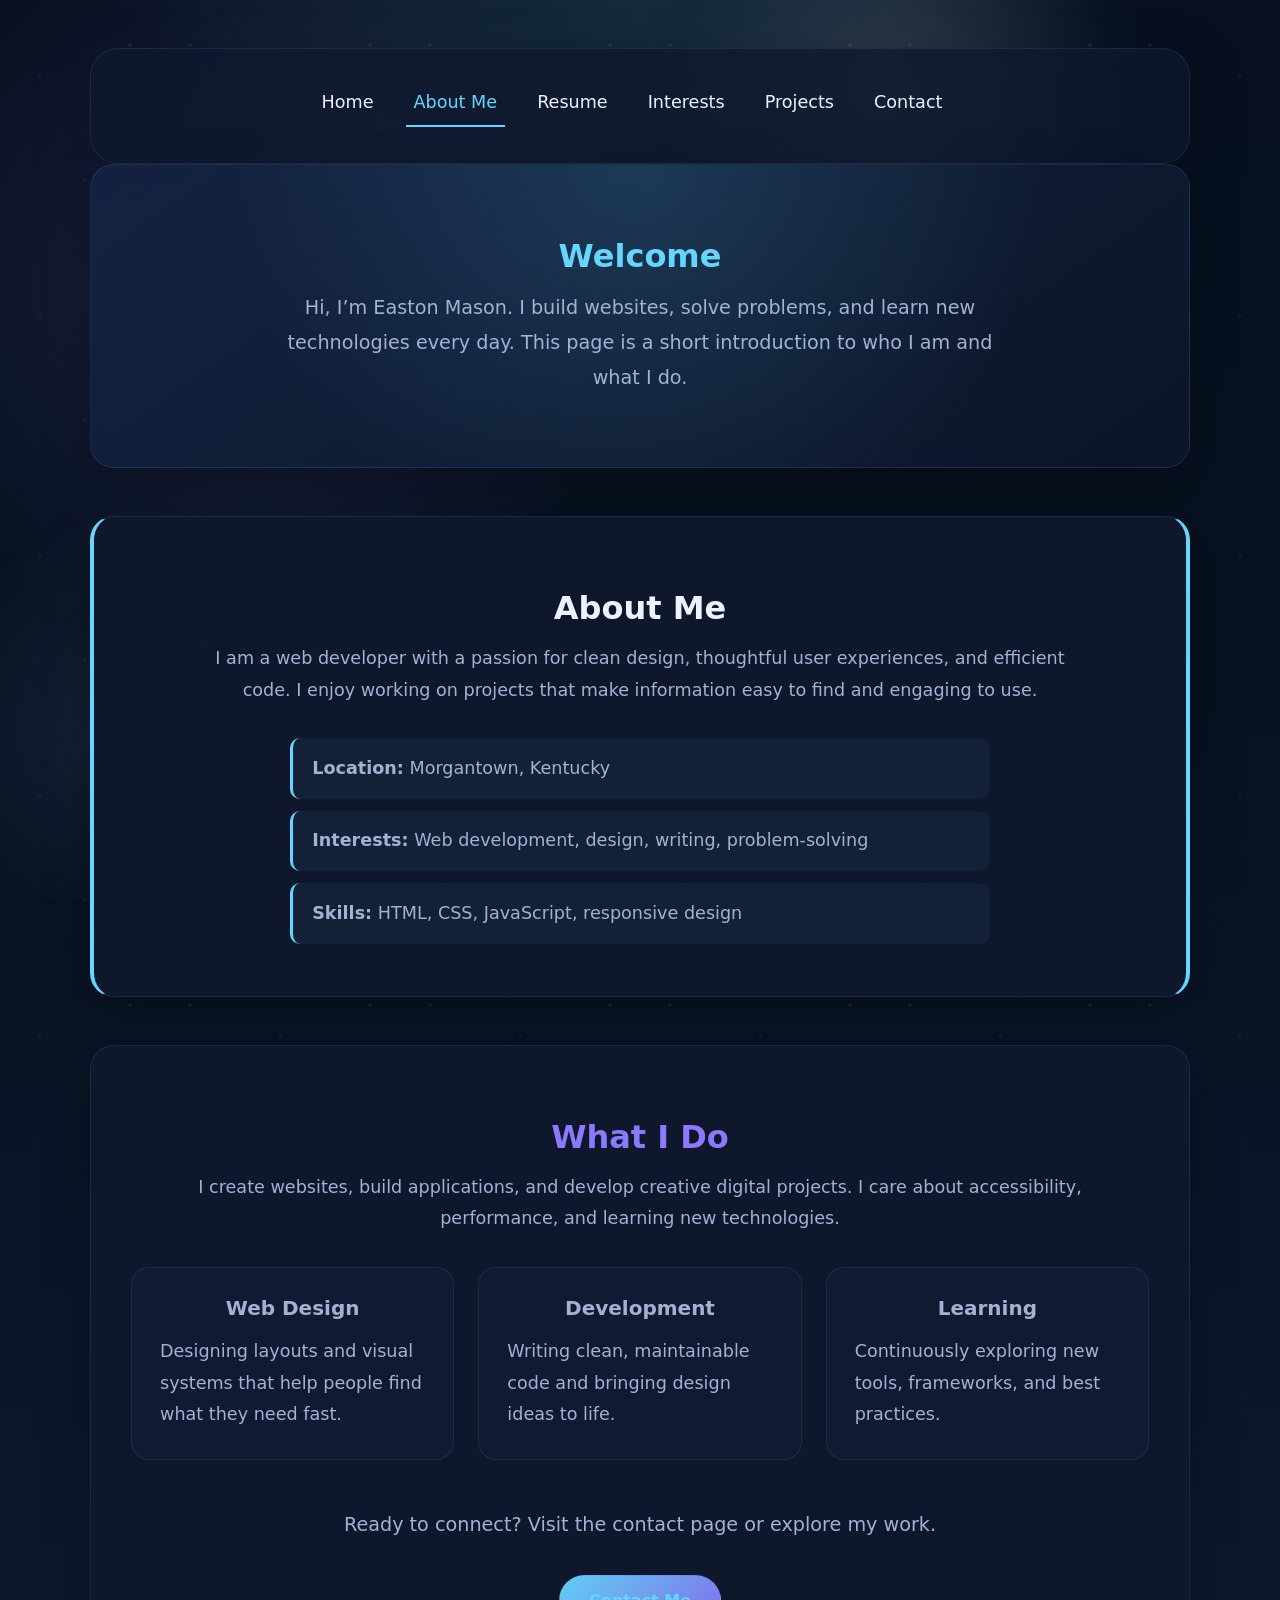
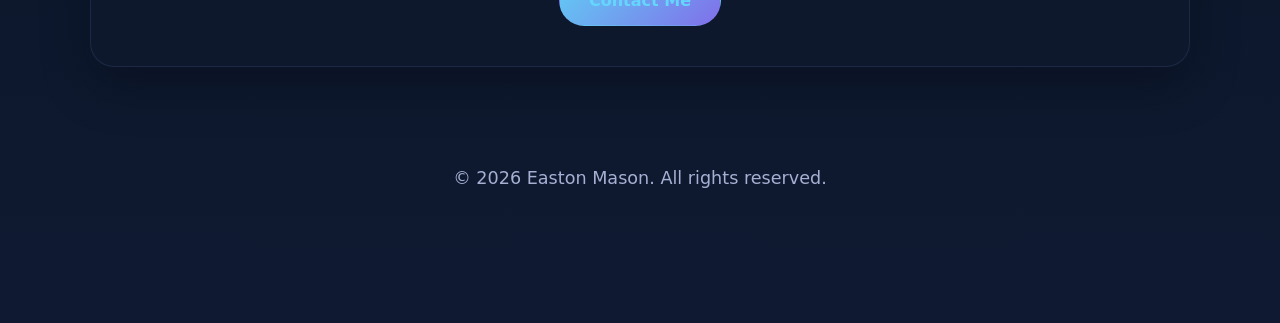
==== about.html @ 871c84c8 "Created basic Home/Index, About Me, and Resume Pages for my personal portfolio along with styling vi" ====
<!DOCTYPE html>
<html lang="en">
    <head>
        <meta charset="UTF-8">
        <meta name="viewport" content="width=device-width, initial-scale=1.0">
        <title>About Me | Easton Mason</title>
        <link rel="stylesheet" href="styles.css">
    </head>


    
    <body>
        <main>
            <header>
                <nav class="card container nav-container">
                    <ul class="nav-links">
                        <li><a href="index.html">Home</a></li>
                        <li><a href="about.html" class="active">About Me</a></li>
                        <li><a href="resume.html">Resume</a></li>
                        <li><a href="interests.html">Interests</a></li>
                        <li><a href="projects.html">Projects</a></li>
                        <li><a href="contact.html">Contact</a></li>
                    </ul>

                    <!-- Mobile Toggle Buttons -->
                    <div class="mobile-toggle">
                        <span class="bar"></span>
                        <span class="bar"></span>
                        <span class="bar"></span>
                    </div>
                </nav>
            </header>

            <section class="intro">
                <h2 class="section-title">Welcome</h2>
                <p>Hi, I’m Easton Mason. I build websites, solve problems, and learn new technologies every day. This page is a short introduction to who I am and what I do.</p>
            </section>
            
            <section class="profile">
                <h2 class="section-title">About Me</h2>
                <p>I am a web developer with a passion for clean design, thoughtful user experiences, and efficient code. I enjoy working on projects that make information easy to find and engaging to use.</p>
                <ul class="profile-list">
                    <li><strong>Location:</strong> Morgantown, Kentucky</li>
                    <li><strong>Interests:</strong> Web development, design, writing, problem-solving</li>
                    <li><strong>Skills:</strong> HTML, CSS, JavaScript, responsive design</li>
                </ul>
            </section>

            <section class="focus">
                <h2 class="section-title">What I Do</h2>
                <p>I create websites, build applications, and develop creative digital projects. I care about accessibility, performance, and learning new technologies.</p>
                <div class="feature-grid">
                    <article>
                        <h3 class="section-subtitle">Web Design</h3>
                        <p>Designing layouts and visual systems that help people find what they need fast.</p>
                    </article>

                    <article>
                        <h3 class="section-subtitle">Development</h3>
                        <p>Writing clean, maintainable code and bringing design ideas to life.</p>
                    </article>

                    <article>
                        <h3 class="section-subtitle">Learning</h3>
                        <p>Continuously exploring new tools, frameworks, and best practices.</p>
                    </article>
                </div>
                <div class="container">
                    <p class="section-subtitle">Ready to connect? Visit the contact page or explore my work.</p>
                    <a href="contact.html" class="button">Contact Me</a>
                </div>
            </section>
        <footer class="site-footer">
            <p>&copy; 2026 Easton Mason. All rights reserved.</p>
        </footer>
        </main>
    </body>
</html>
---- styles.css ----
/* Modern sleek starlight design */

/* CSS Variables */
:root {
  --bg-dark: #0b1220;
  --bg-mid: #121b34;
  --accent: #65d6ff;
  --accent-2: #8d79ff;
  --text-light: #edf2ff;
  --text-muted: #a5b0d2;
  --surface: rgba(20, 32, 58, 0.88);
}

/* Reset */
* {
  box-sizing: border-box;
  margin: 0;
  padding: 0;
}

html,
body {
  min-height: 100%;
  width: 100%;
  padding: 0%;
}

/* Base Layout */
body {
  font-family: Inter, system-ui, -apple-system, BlinkMacSystemFont, sans-serif;
  color: var(--text-light);
  background: radial-gradient(circle at top, rgba(101, 214, 255, 0.14), transparent 25%),
              radial-gradient(circle at 20% 15%, rgba(141, 121, 255, 0.16), transparent 20%),
              linear-gradient(180deg, #08101f 0%, #07111f 35%, #0f1a32 100%);
  overflow-x: hidden;
}

body::before,
body::after {
  opacity: 0.35;
  content: "";
  position: fixed;
  inset: 0;
  pointer-events: none;
}

body::before {
  background: url("data:image/svg+xml,%3Csvg xmlns='http://www.w3.org/2000/svg' width='160' height='160' viewBox='0 0 160 160'%3E%3Ccircle cx='20' cy='20' r='1.2' fill='%23ffffff' opacity='0.15'/%3E%3Ccircle cx='80' cy='40' r='1' fill='%23ffffff' opacity='0.12'/%3E%3Ccircle cx='140' cy='20' r='1.3' fill='%23ffffff' opacity='0.14'/%3E%3Ccircle cx='110' cy='110' r='1.1' fill='%23ffffff' opacity='0.1'/%3E%3Ccircle cx='30' cy='100' r='1.4' fill='%23ffffff' opacity='0.12'/%3E%3Ccircle cx='50' cy='70' r='0.8' fill='%23ffffff' opacity='0.08'/%3E%3C/svg%3E") repeat;
  opacity: 0.45;
  transform: scale(1.5);
}

body::after {
  background: radial-gradient(circle at 70% 10%, rgba(255, 255, 255, 0.18), transparent 18%),
              radial-gradient(circle at 10% 80%, rgba(133, 183, 255, 0.14), transparent 15%);
  opacity: 0.7;
  mix-blend-mode: screen;
}

main,
section {
  position: relative;
  z-index: 1;
}

/* Typography */
p {
  font-size: 1.1rem;
  color: var(--text-muted);
  line-height: 1.8;
  text-align: center;
  max-width: 80%;
  margin: 0 auto 2rem auto;
}

.name {
  font-size: 3rem;
  color: var(--text-light);
  margin-top: 2rem;
  margin-bottom: 1rem;
  text-align: center;
}

.section-title {
  font-size: 2rem;
  margin-top: 2rem;
  margin-bottom: 1rem;
  text-align: center;
}

.section-subtitle {
  font-size: 1.2rem;
  color: var(--text-light);
  margin-bottom: 2rem;
  text-align: center;
}

/* Components (container, card, buttons) */
.container {
  width: min(100%, calc(100% - 2rem));
  margin: 0 auto;
}

.card {
  background: rgba(15, 24, 45, 0.78);
  border: 1px solid rgba(132, 165, 255, 0.12);
  border-radius: 28px;
  padding: 2rem 2rem 2.5rem;
  box-shadow: 0 20px 60px rgba(4, 11, 22, 0.28);
}

.card:hover {
  border-color: rgba(101, 214, 255, 0.35);
  box-shadow: 0 28px 70px rgba(4, 11, 22, 0.35);
}

button,
a.button {
  display: flex;
  align-items: center;
  justify-content: center;
  padding: 0.95rem 1.8rem;
  border-radius: 999px;
  border: 1px solid transparent;
  background: linear-gradient(135deg, rgba(101,216,255,0.95), rgba(141,121,255,0.9));
  color: #06101c;
  font-weight: 600;
  text-decoration: none;
  transition: transform 0.25s ease, box-shadow 0.25s ease;
}

button:hover,
a.button:hover {
  transform: translateY(-2px);
  box-shadow: 0 18px 40px rgba(101, 214, 255, 0.22);
}

.parent-container {
  display: flex;
  justify-content: center;
  align-items: center;
  min-height: 100vh;
  padding: 2rem 2rem;
}

/* Navigation */
.nav-container {
  display: flex;
  backdrop-filter: blur(14px);
  justify-content: center;
  align-items: center;
  gap: 1rem;
  width: 100%;
}

.nav-links {
  display: flex;
  align-items: center;
  list-style: none;
  gap: 1.5rem;
  margin: 0;
  padding: 0;
  max-width: none;
  justify-content: center;
  width: 100%;
}

.nav-links li a {
  display: flex;
  line-height: 1.5;
  padding: 0.5rem 0.5rem;
  color: var(--text-light);
  text-decoration: none;
  font-weight: 500;
  transition: transform 0.35s ease, border-color 0.35s ease, box-shadow 0.35s ease, color 0.25s ease;
}

.nav-links li a:hover,
.nav-links li a:active {
  color: var(--accent);
}

/* Hero CTA Buttons */
.hero-buttons {
  display: flex;
  justify-content: center;
  align-items: center;
  flex-wrap: wrap;
  gap: 1rem;
  margin: 2rem 0;
}

.hero-buttons .button {
  min-width: 170px;
}

.hero-grid {
  display: grid;
  grid-template-columns: 1.4fr 1fr;
  gap: 3rem;
  align-items: center;
}

.hero-content {
  display: flex;
  flex-direction: column;
  justify-content: center;
}

.hero-avatar {
  display: flex;
  justify-content: center;
  align-items: center;
}

.hero-avatar img {
  width: min(100%, 340px);
  border-radius: 24px;
  border: 1px solid rgba(101, 214, 255, 0.25);
}

/* Shared Content Layout */

.content {
  display: flex;
  flex-direction: column;
  gap: 2rem;
}

.content-list-item {
  font-size: 1.1rem;
  color: var(--text-muted);
  line-height: 1.8;
}


a:link {
  color: var(--accent);
  text-decoration: none;
  transition: color 0.25s ease;
}

a:visited {
  color: var(--accent-2);
}

a:hover {
  color: var(--accent-2);
}

a:active {
  color: var(--accent);
}

/* Lists */
ul {
  list-style-type: disc;
  color: var(--text-muted);
  line-height: 1.8;
  text-align: left;
  max-width: 80%;
  margin: auto auto 2rem auto;
}

li {
  font-size: 1.1rem;
  color: var(--text-muted);
  line-height: 1.8;
  max-width: 80%;
}

/* Footer */
footer {
  padding: 3rem 0 2rem;
  color: var(--text-muted);
  text-align: center;
}

/* Responsive */
@media (max-width: 768px) {

  main {
    margin: 2rem auto;
  }

  main section {
    padding: 2rem 1.5rem;
  }

  .hero-grid {
    grid-template-columns: 1fr;
    text-align: center;
  }

  .hero-buttons {
    flex-direction: column;
  }

  .hero-buttons .button {
    width: 100%;
  }
}

/* ===========================
   Home Page
   =========================== */

.home-text {
  max-width: 900px;
  margin: 0 auto 2rem;
}

main > .section-title {
  margin-top: 3rem;
}

main > ul {
  max-width: 650px;
}

main > ul li {
  max-width: none;
}

.name {
  margin-top: 2rem;
}

/* ===========================
   About Page
   =========================== */

main {
  width: min(1100px, calc(100% - 2rem));
  margin: 3rem auto;
}

main section {
  background: rgba(15, 24, 45, 0.96);
  border: 1px solid rgba(132, 165, 255, 0.12);
  border-radius: 24px;
  padding: 2.5rem;
  margin-bottom: 3rem;
  box-shadow: 0 18px 50px rgba(0, 0, 0, 0.25);
}

main section p {
  max-width: 900px;
}

.profile-list {
  list-style: none;
  max-width: 700px;
  margin: 2rem auto 0;
  padding: 0;
}

.profile-list li {
  max-width: none;
  margin: 0.75rem 0;
  padding: 0.9rem 1.2rem;
  background: rgba(101, 214, 255, 0.05);
  border-left: 3px solid var(--accent);
  border-radius: 10px;
}

/* Intro Section */
.intro {
  text-align: center;
  background: linear-gradient(
    145deg,
    rgba(20, 35, 65, 0.96),
    rgba(12, 22, 42, 0.96)
  );
  position: relative;
  overflow: hidden;
}

.intro::before {
  content: "";
  position: absolute;
  inset: 0;
  background: radial-gradient(
    circle at top,
    rgba(101, 214, 255, 0.15),
    transparent 65%
  );
  pointer-events: none;
}

.intro .section-title {
  color: var(--accent);
}

.intro p {
  font-size: 1.2rem;
  max-width: 750px;
}

/* Profile Section */
.profile {
  border-left: 4px solid var(--accent);
  border-right: 4px solid var(--accent);
  transition: transform 0.3s ease,
              border-color 0.3s ease,
              box-shadow 0.3s ease;
}

.profile:hover {
  border-left-color: var(--accent-2);
  border-right-color: var(--accent-2);
  box-shadow: 0 22px 50px rgba(0, 0, 0, 0.3);
}

.profile .section-title {
  color: var(--text-light);
}

/* Focus Section */
.focus {
  text-align: center;
  position: relative;
}

.focus .section-title {
  color: var(--accent-2);
}

.focus .container {
  margin-top: 3rem;
}

.focus .button {
  width: fit-content;
  margin: 1.5rem auto 0;
}

.focus .section-subtitle {
  color: var(--text-muted);
}

.feature-grid {
  display: grid;
  grid-template-columns: repeat(auto-fit, minmax(240px, 1fr));
  gap: 1.5rem;
  margin-top: 2rem;
}

.feature-grid article {
  background: rgba(18, 27, 52, 0.98);
  border: 1px solid rgba(132, 165, 255, 0.12);
  border-radius: 18px;
  padding: 1.75rem;
  transition: transform 0.25s ease,
              border-color 0.25s ease,
              box-shadow 0.25s ease;
}

.feature-grid article:hover {
  transform: translateY(-6px);
  border-color: rgba(101, 214, 255, 0.35);
  box-shadow: 0 20px 40px rgba(0, 0, 0, 0.3);
}

.feature-grid p {
  max-width: 100%;
  margin-bottom: 0;
}

.feature-grid article h3 {
  color: var(--text-light);
  margin-bottom: 1rem;
  font-size: 1.25rem;
}

.feature-grid article p {
  text-align: left;
}

.feature-grid ul {
  max-width: 100%;
  margin: 1rem 0 0;
}

.feature-grid li {
  max-width: 100%;
}

.nav-links a.active {
  color: var(--accent);
  position: relative;
}

.nav-links a.active::after {
  content: "";
  position: absolute;
  left: 0;
  bottom: -4px;
  width: 100%;
  height: 2px;
  background: var(--accent);
}

.site-footer {
  padding: 3rem 1rem;
  text-align: center;
}

@media (max-width: 768px) {
  main {
    margin: 2rem auto;
  }

  main section {
    padding: 2rem 1.5rem;
  }
}

/* ===========================
   Resume Page
   =========================== */
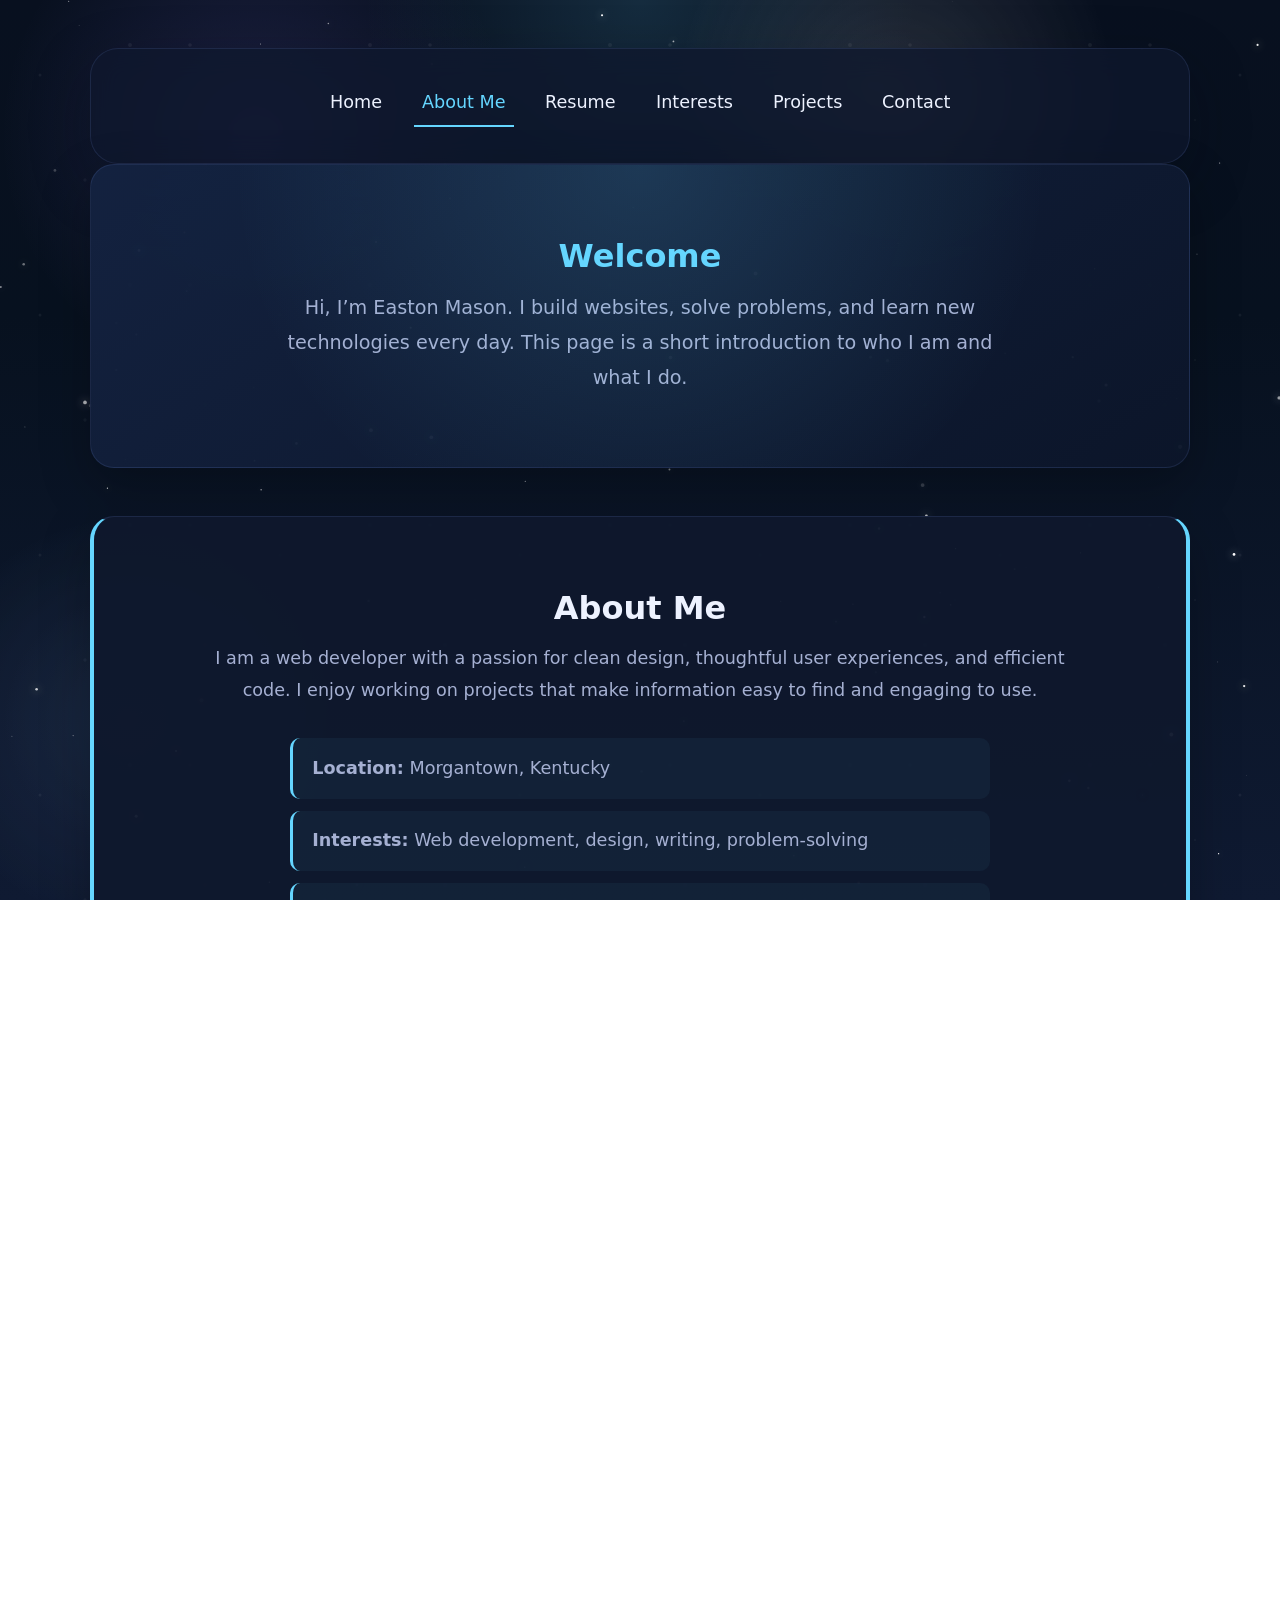
==== commit 7bdeb743: "added missing script.js to index, about, and added correct information to interests.html" ====
--- a/about.html
+++ b/about.html
@@ -8,7 +8,7 @@
     </head>
 
 
-    
+
     <body>
         <main>
             <header>
@@ -70,9 +70,10 @@
                     <a href="contact.html" class="button">Contact Me</a>
                 </div>
             </section>
-        <footer class="site-footer">
-            <p>&copy; 2026 Easton Mason. All rights reserved.</p>
-        </footer>
+            <footer class="site-footer">
+                <p>&copy; 2026 Easton Mason. All rights reserved.</p>
+            </footer>
+            <script src="script.js"></script>
         </main>
     </body>
 </html>
--- a/styles.css
+++ b/styles.css
@@ -21,8 +21,12 @@
 html,
 body {
   min-height: 100%;
+  height: 100%;
   width: 100%;
+  margin: 0%;
   padding: 0%;
+  overscroll-behavior: none;
+  overflow-x: hidden;
 }
 
 /* Base Layout */
@@ -143,6 +147,21 @@
   padding: 2rem 2rem;
 }
 
+.mobile-toggle {
+  display: none;
+  flex-direction: column;
+  gap: 5px;
+  cursor: pointer;
+}
+
+.mobile-toggle span {
+  display: block;
+  width: 26px;
+  height: 3px;
+  background: var(--text-light);
+  border-radius: 999px;
+}
+
 /* Navigation */
 .nav-container {
   display: flex;
@@ -298,6 +317,32 @@
 
   .hero-buttons .button {
     width: 100%;
+  }
+
+  .feature-grid {
+    grid-template-columns: 1fr;
+  }
+
+  .nav-container {
+    flex-direction: column;
+    align-items: stretch;
+  }
+
+  .mobile-toggle {
+    display: flex;
+    align-self: flex-end;
+    margin-bottom: 1rem;
+  }
+
+  .nav-links {
+    display: none;
+    flex-direction: column;
+    align-items: center;
+    gap: 1rem;
+  }
+
+  .nav-links.active {
+    display: flex;
   }
 }
 
@@ -506,17 +551,6 @@
   text-align: center;
 }
 
-@media (max-width: 768px) {
-  main {
-    margin: 2rem auto;
-  }
-
-  main section {
-    padding: 2rem 1.5rem;
-  }
-}
-
 /* ===========================
    Resume Page
    =========================== */
-
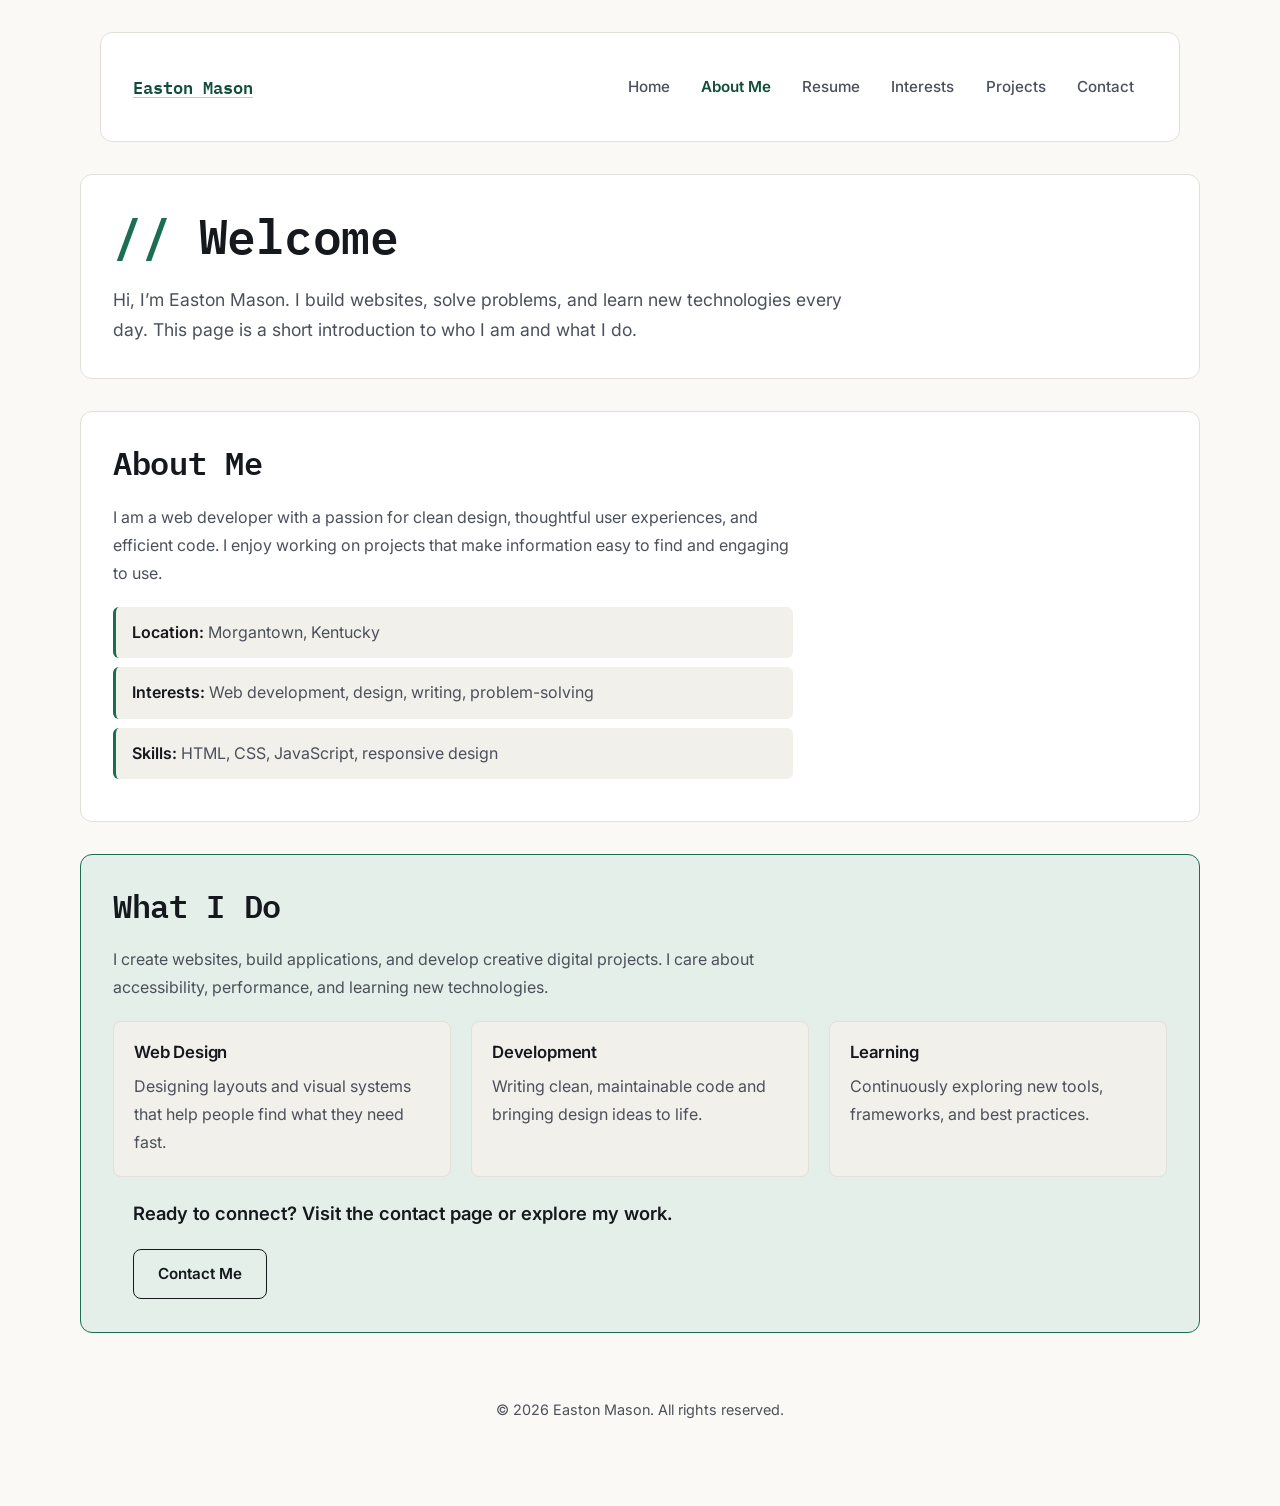
==== commit 944186ff: "Completely changed design of site to account for ADA accessibility guidelines as previous starlit ba" ====
--- a/about.html
+++ b/about.html
@@ -10,29 +10,36 @@
 
 
     <body>
-        <main>
+        <a class="skip-link" href="#main-content">Skip to main content</a>
+        <main id="main-content">
             <header>
-                <nav class="card container nav-container">
-                    <ul class="nav-links">
+                <nav class="card container nav-container" aria-label="Primary">
+                    <a class="brand" href="index.html">Easton Mason<span aria-hidden="true"></span></a>
+                    <ul class="nav-links" id="primary-nav">
                         <li><a href="index.html">Home</a></li>
-                        <li><a href="about.html" class="active">About Me</a></li>
+                        <li><a href="about.html" class="active" aria-current="page">About Me</a></li>
                         <li><a href="resume.html">Resume</a></li>
                         <li><a href="interests.html">Interests</a></li>
                         <li><a href="projects.html">Projects</a></li>
                         <li><a href="contact.html">Contact</a></li>
                     </ul>
 
-                    <!-- Mobile Toggle Buttons -->
-                    <div class="mobile-toggle">
+                    <!-- Mobile Menu Toggle -->
+                    <button
+                        type="button"
+                        class="mobile-toggle"
+                        aria-expanded="false"
+                        aria-controls="primary-nav"
+                        aria-label="Open menu">
                         <span class="bar"></span>
                         <span class="bar"></span>
                         <span class="bar"></span>
-                    </div>
+                    </button>
                 </nav>
             </header>
 
             <section class="intro">
-                <h2 class="section-title">Welcome</h2>
+                <h1 class="section-title">Welcome</h1>
                 <p>Hi, I’m Easton Mason. I build websites, solve problems, and learn new technologies every day. This page is a short introduction to who I am and what I do.</p>
             </section>
             
@@ -76,4 +83,4 @@
             <script src="script.js"></script>
         </main>
     </body>
-</html>
+</html>
--- a/styles.css
+++ b/styles.css
@@ -1,556 +1,671 @@
-/* Modern sleek starlight design */
-
-/* CSS Variables */
+/* =========================================================
+   Easton Mason — Portfolio
+   Clean, minimal, developer-flavored design system.
+   Signature: monospace "code comment" eyebrows + wordmark,
+   used sparingly against a quiet, legible layout.
+   ========================================================= */
+
+@import url("https://fonts.googleapis.com/css2?family=IBM+Plex+Mono:wght@500;600;700&family=Inter:wght@400;500;600;700&display=swap");
+
+/* ---------------------------------------------------------
+   1. Design tokens
+   --------------------------------------------------------- */
 :root {
-  --bg-dark: #0b1220;
-  --bg-mid: #121b34;
-  --accent: #65d6ff;
-  --accent-2: #8d79ff;
-  --text-light: #edf2ff;
-  --text-muted: #a5b0d2;
-  --surface: rgba(20, 32, 58, 0.88);
-}
-
-/* Reset */
-* {
+  /* Color */
+  --bg: #faf9f6;
+  --bg-raised: #ffffff;
+  --bg-muted: #f1f0eb;
+  --ink: #15181d;
+  --ink-soft: #4b505a;
+  --line: #e2e0d8;
+  --line-strong: #cac7bb;
+  --accent: #1b6e52;
+  --accent-strong: #124f3b;
+  --accent-soft: #e5efe9;
+  --focus-ring: #1256c4;
+
+  /* Type */
+  --font-display: "IBM Plex Mono", ui-monospace, "SFMono-Regular", Menlo, monospace;
+  --font-body: "Inter", system-ui, -apple-system, "Segoe UI", sans-serif;
+
+  /* Spacing scale */
+  --space-1: 0.5rem;
+  --space-2: 0.75rem;
+  --space-3: 1.25rem;
+  --space-4: 2rem;
+  --space-5: 3rem;
+  --space-6: 4.5rem;
+
+  /* Layout */
+  --content-width: 1120px;
+  --measure: 68ch;
+  --radius: 12px;
+  --radius-sm: 8px;
+}
+
+/* ---------------------------------------------------------
+   2. Reset
+   --------------------------------------------------------- */
+*,
+*::before,
+*::after {
   box-sizing: border-box;
   margin: 0;
   padding: 0;
 }
 
+html {
+  -webkit-text-size-adjust: 100%;
+}
+
 html,
 body {
   min-height: 100%;
-  height: 100%;
   width: 100%;
-  margin: 0%;
-  padding: 0%;
-  overscroll-behavior: none;
+}
+
+body {
+  font-family: var(--font-body);
+  font-size: 1rem;
+  color: var(--ink);
+  background: var(--bg);
+  line-height: 1.6;
   overflow-x: hidden;
 }
 
-/* Base Layout */
-body {
-  font-family: Inter, system-ui, -apple-system, BlinkMacSystemFont, sans-serif;
-  color: var(--text-light);
-  background: radial-gradient(circle at top, rgba(101, 214, 255, 0.14), transparent 25%),
-              radial-gradient(circle at 20% 15%, rgba(141, 121, 255, 0.16), transparent 20%),
-              linear-gradient(180deg, #08101f 0%, #07111f 35%, #0f1a32 100%);
-  overflow-x: hidden;
-}
-
-body::before,
-body::after {
-  opacity: 0.35;
-  content: "";
-  position: fixed;
-  inset: 0;
-  pointer-events: none;
-}
-
-body::before {
-  background: url("data:image/svg+xml,%3Csvg xmlns='http://www.w3.org/2000/svg' width='160' height='160' viewBox='0 0 160 160'%3E%3Ccircle cx='20' cy='20' r='1.2' fill='%23ffffff' opacity='0.15'/%3E%3Ccircle cx='80' cy='40' r='1' fill='%23ffffff' opacity='0.12'/%3E%3Ccircle cx='140' cy='20' r='1.3' fill='%23ffffff' opacity='0.14'/%3E%3Ccircle cx='110' cy='110' r='1.1' fill='%23ffffff' opacity='0.1'/%3E%3Ccircle cx='30' cy='100' r='1.4' fill='%23ffffff' opacity='0.12'/%3E%3Ccircle cx='50' cy='70' r='0.8' fill='%23ffffff' opacity='0.08'/%3E%3C/svg%3E") repeat;
-  opacity: 0.45;
-  transform: scale(1.5);
-}
-
-body::after {
-  background: radial-gradient(circle at 70% 10%, rgba(255, 255, 255, 0.18), transparent 18%),
-              radial-gradient(circle at 10% 80%, rgba(133, 183, 255, 0.14), transparent 15%);
-  opacity: 0.7;
-  mix-blend-mode: screen;
-}
-
+img {
+  max-width: 100%;
+  display: block;
+}
+
+ul {
+  list-style: none;
+}
+
+a {
+  color: inherit;
+}
+
+/* ---------------------------------------------------------
+   3. Accessibility base
+   --------------------------------------------------------- */
+
+/* Visible, high-contrast focus ring everywhere — never remove
+   focus outlines without replacing them. */
+:focus {
+  outline: none;
+}
+
+:focus-visible {
+  outline: 3px solid var(--focus-ring);
+  outline-offset: 3px;
+  border-radius: 4px;
+}
+
+.skip-link {
+  position: absolute;
+  top: -999px;
+  left: 1rem;
+  z-index: 1000;
+  background: var(--ink);
+  color: #ffffff;
+  padding: 0.85rem 1.25rem;
+  border-radius: var(--radius-sm);
+  font-family: var(--font-display);
+  font-weight: 600;
+  text-decoration: none;
+}
+
+.skip-link:focus {
+  top: 1rem;
+}
+
+.visually-hidden {
+  position: absolute;
+  width: 1px;
+  height: 1px;
+  padding: 0;
+  margin: -1px;
+  overflow: hidden;
+  clip: rect(0, 0, 0, 0);
+  white-space: nowrap;
+  border: 0;
+}
+
+/* Respect reduced-motion preferences site-wide */
+@media (prefers-reduced-motion: reduce) {
+  *,
+  *::before,
+  *::after {
+    animation-duration: 0.001ms !important;
+    animation-iteration-count: 1 !important;
+    transition-duration: 0.001ms !important;
+    scroll-behavior: auto !important;
+  }
+}
+
+/* ---------------------------------------------------------
+   4. Typography
+   --------------------------------------------------------- */
+h1,
+h2,
+h3,
+h4 {
+  font-family: var(--font-display);
+  font-weight: 600;
+  color: var(--ink);
+  line-height: 1.2;
+  letter-spacing: -0.01em;
+}
+
+p {
+  color: var(--ink-soft);
+  line-height: 1.75;
+  max-width: var(--measure);
+}
+
+p + p {
+  margin-top: 1rem;
+}
+
+strong {
+  color: var(--ink);
+  font-weight: 600;
+}
+
+/* Section eyebrow + title pairing — the site's signature motif */
+.section-title {
+  font-size: clamp(1.5rem, 1.3rem + 0.9vw, 2rem);
+  margin-bottom: var(--space-3);
+  text-align: left;
+}
+
+/* The "// " comment mark is the page's single signature flourish —
+   reserved for the one main heading per page, not repeated on every
+   section title. */
+h1.section-title::before {
+  content: "// ";
+  color: var(--accent);
+}
+
+.section-subtitle {
+  font-family: var(--font-body);
+  font-weight: 600;
+  font-size: 1.15rem;
+  color: var(--ink);
+  margin-bottom: var(--space-3);
+  text-align: left;
+}
+
+/* ---------------------------------------------------------
+   5. Layout primitives
+   --------------------------------------------------------- */
 main,
 section {
   position: relative;
-  z-index: 1;
-}
-
-/* Typography */
-p {
-  font-size: 1.1rem;
-  color: var(--text-muted);
-  line-height: 1.8;
-  text-align: center;
-  max-width: 80%;
-  margin: 0 auto 2rem auto;
-}
-
-.name {
-  font-size: 3rem;
-  color: var(--text-light);
-  margin-top: 2rem;
-  margin-bottom: 1rem;
-  text-align: center;
-}
-
-.section-title {
-  font-size: 2rem;
-  margin-top: 2rem;
-  margin-bottom: 1rem;
-  text-align: center;
-}
-
-.section-subtitle {
-  font-size: 1.2rem;
-  color: var(--text-light);
-  margin-bottom: 2rem;
-  text-align: center;
-}
-
-/* Components (container, card, buttons) */
+}
+
 .container {
-  width: min(100%, calc(100% - 2rem));
+  width: min(100%, calc(100% - 2.5rem));
   margin: 0 auto;
 }
 
-.card {
-  background: rgba(15, 24, 45, 0.78);
-  border: 1px solid rgba(132, 165, 255, 0.12);
-  border-radius: 28px;
-  padding: 2rem 2rem 2.5rem;
-  box-shadow: 0 20px 60px rgba(4, 11, 22, 0.28);
-}
-
-.card:hover {
-  border-color: rgba(101, 214, 255, 0.35);
-  box-shadow: 0 28px 70px rgba(4, 11, 22, 0.35);
-}
-
-button,
-a.button {
+main {
+  width: min(var(--content-width), calc(100% - 2.5rem));
+  margin: var(--space-4) auto var(--space-6);
+}
+
+main section {
+  background: var(--bg-raised);
+  border: 1px solid var(--line);
+  border-radius: var(--radius);
+  padding: var(--space-4);
+  margin-bottom: var(--space-4);
+}
+
+main section p {
+  max-width: var(--measure);
+}
+
+.content {
+  display: flex;
+  flex-direction: column;
+  gap: 1.25rem;
+}
+
+/* ---------------------------------------------------------
+   6. Header / navigation
+   --------------------------------------------------------- */
+header {
+  margin-bottom: var(--space-4);
+}
+
+.nav-container {
   display: flex;
   align-items: center;
-  justify-content: center;
-  padding: 0.95rem 1.8rem;
-  border-radius: 999px;
-  border: 1px solid transparent;
-  background: linear-gradient(135deg, rgba(101,216,255,0.95), rgba(141,121,255,0.9));
-  color: #06101c;
+  justify-content: space-between;
+  gap: var(--space-3);
+  flex-wrap: wrap;
+  padding: 1rem 1.5rem;
+}
+
+.brand {
+  font-family: var(--font-display);
   font-weight: 600;
+  font-size: 1.05rem;
+  color: var(--ink);
   text-decoration: none;
-  transition: transform 0.25s ease, box-shadow 0.25s ease;
-}
-
-button:hover,
-a.button:hover {
-  transform: translateY(-2px);
-  box-shadow: 0 18px 40px rgba(101, 214, 255, 0.22);
-}
-
-.parent-container {
+  white-space: nowrap;
+}
+
+.brand span {
+  color: var(--accent);
+}
+
+.nav-links {
   display: flex;
-  justify-content: center;
   align-items: center;
-  min-height: 100vh;
-  padding: 2rem 2rem;
-}
-
+  flex-wrap: wrap;
+  gap: 0.25rem;
+  margin: 0;
+}
+
+.nav-links li a {
+  display: inline-flex;
+  align-items: center;
+  min-height: 44px;
+  padding: 0.5rem 0.85rem;
+  border-radius: var(--radius-sm);
+  color: var(--ink-soft);
+  text-decoration: none;
+  font-weight: 500;
+  font-size: 0.95rem;
+  transition: color 0.15s ease, background-color 0.15s ease;
+}
+
+.nav-links li a:hover {
+  color: var(--accent-strong);
+  background: var(--accent-soft);
+}
+
+.nav-links a.active {
+  color: var(--accent-strong);
+  font-weight: 600;
+}
+
+/* Mobile menu toggle button */
 .mobile-toggle {
   display: none;
   flex-direction: column;
-  gap: 5px;
-  cursor: pointer;
-}
-
-.mobile-toggle span {
-  display: block;
-  width: 26px;
-  height: 3px;
-  background: var(--text-light);
-  border-radius: 999px;
-}
-
-/* Navigation */
-.nav-container {
-  display: flex;
-  backdrop-filter: blur(14px);
   justify-content: center;
   align-items: center;
-  gap: 1rem;
-  width: 100%;
-}
-
-.nav-links {
-  display: flex;
+  gap: 5px;
+  width: 44px;
+  height: 44px;
+  border: 1px solid var(--line-strong);
+  border-radius: var(--radius-sm);
+  background: transparent;
+  cursor: pointer;
+}
+
+.mobile-toggle .bar {
+  display: block;
+  width: 20px;
+  height: 2px;
+  background: var(--ink);
+  border-radius: 999px;
+  transition: transform 0.2s ease, opacity 0.2s ease;
+}
+
+.mobile-toggle[aria-expanded="true"] .bar:nth-child(1) {
+  transform: translateY(7px) rotate(45deg);
+}
+
+.mobile-toggle[aria-expanded="true"] .bar:nth-child(2) {
+  opacity: 0;
+}
+
+.mobile-toggle[aria-expanded="true"] .bar:nth-child(3) {
+  transform: translateY(-7px) rotate(-45deg);
+}
+
+/* ---------------------------------------------------------
+   7. Buttons
+   --------------------------------------------------------- */
+a.button,
+button {
+  display: inline-flex;
   align-items: center;
-  list-style: none;
-  gap: 1.5rem;
-  margin: 0;
-  padding: 0;
-  max-width: none;
   justify-content: center;
-  width: 100%;
-}
-
-.nav-links li a {
-  display: flex;
-  line-height: 1.5;
-  padding: 0.5rem 0.5rem;
-  color: var(--text-light);
+  min-height: 44px;
+  padding: 0.75rem 1.5rem;
+  border-radius: var(--radius-sm);
+  border: 1.5px solid var(--ink);
+  background: transparent;
+  color: var(--ink);
+  font-family: var(--font-body);
+  font-weight: 600;
+  font-size: 0.95rem;
   text-decoration: none;
-  font-weight: 500;
-  transition: transform 0.35s ease, border-color 0.35s ease, box-shadow 0.35s ease, color 0.25s ease;
-}
-
-.nav-links li a:hover,
-.nav-links li a:active {
+  cursor: pointer;
+  transition: background-color 0.15s ease, border-color 0.15s ease, color 0.15s ease, transform 0.15s ease;
+}
+
+a.button:hover,
+button:hover {
+  background: var(--accent);
+  border-color: var(--accent);
+  color: #ffffff;
+  transform: translateY(-1px);
+}
+
+a.button:active,
+button:active {
+  transform: translateY(0);
+}
+
+/* Links inside body copy */
+a:not(.button) {
+  color: var(--accent-strong);
+  text-decoration: underline;
+  text-underline-offset: 0.15em;
+  text-decoration-color: var(--line-strong);
+}
+
+a:not(.button):hover {
+  text-decoration-color: currentColor;
+}
+
+/* ---------------------------------------------------------
+   8. Hero
+   --------------------------------------------------------- */
+.intro {
+  text-align: left;
+  background: var(--bg-raised);
+}
+
+.intro .section-title,
+.intro h1 {
+  text-align: left;
+  font-size: clamp(2rem, 1.6rem + 2vw, 3rem);
+}
+
+.intro h1 span {
   color: var(--accent);
 }
 
-/* Hero CTA Buttons */
-.hero-buttons {
-  display: flex;
-  justify-content: center;
-  align-items: center;
-  flex-wrap: wrap;
-  gap: 1rem;
-  margin: 2rem 0;
-}
-
-.hero-buttons .button {
-  min-width: 170px;
+.intro p {
+  font-size: 1.1rem;
+  text-align: left;
+  margin-left: 0;
 }
 
 .hero-grid {
   display: grid;
   grid-template-columns: 1.4fr 1fr;
-  gap: 3rem;
+  gap: var(--space-5);
   align-items: center;
 }
 
 .hero-content {
   display: flex;
   flex-direction: column;
-  justify-content: center;
+  align-items: flex-start;
+  gap: 0.5rem;
+}
+
+.hero-buttons {
+  display: flex;
+  flex-wrap: wrap;
+  gap: 0.75rem;
+  margin: var(--space-3) 0;
 }
 
 .hero-avatar {
   display: flex;
   justify-content: center;
   align-items: center;
-}
-
-.hero-avatar img {
-  width: min(100%, 340px);
-  border-radius: 24px;
-  border: 1px solid rgba(101, 214, 255, 0.25);
-}
-
-/* Shared Content Layout */
-
-.content {
-  display: flex;
-  flex-direction: column;
-  gap: 2rem;
-}
-
-.content-list-item {
-  font-size: 1.1rem;
-  color: var(--text-muted);
-  line-height: 1.8;
-}
-
-
-a:link {
-  color: var(--accent);
-  text-decoration: none;
-  transition: color 0.25s ease;
-}
-
-a:visited {
-  color: var(--accent-2);
-}
-
-a:hover {
-  color: var(--accent-2);
-}
-
-a:active {
-  color: var(--accent);
-}
-
-/* Lists */
-ul {
-  list-style-type: disc;
-  color: var(--text-muted);
-  line-height: 1.8;
-  text-align: left;
-  max-width: 80%;
-  margin: auto auto 2rem auto;
-}
-
-li {
-  font-size: 1.1rem;
-  color: var(--text-muted);
-  line-height: 1.8;
-  max-width: 80%;
-}
-
-/* Footer */
-footer {
-  padding: 3rem 0 2rem;
-  color: var(--text-muted);
-  text-align: center;
-}
-
-/* Responsive */
-@media (max-width: 768px) {
-
-  main {
-    margin: 2rem auto;
-  }
-
-  main section {
-    padding: 2rem 1.5rem;
-  }
-
-  .hero-grid {
-    grid-template-columns: 1fr;
-    text-align: center;
-  }
-
-  .hero-buttons {
-    flex-direction: column;
-  }
-
-  .hero-buttons .button {
-    width: 100%;
-  }
-
-  .feature-grid {
-    grid-template-columns: 1fr;
-  }
-
-  .nav-container {
-    flex-direction: column;
-    align-items: stretch;
-  }
-
-  .mobile-toggle {
-    display: flex;
-    align-self: flex-end;
-    margin-bottom: 1rem;
-  }
-
-  .nav-links {
-    display: none;
-    flex-direction: column;
-    align-items: center;
-    gap: 1rem;
-  }
-
-  .nav-links.active {
-    display: flex;
-  }
-}
-
-/* ===========================
-   Home Page
-   =========================== */
-
-.home-text {
-  max-width: 900px;
-  margin: 0 auto 2rem;
-}
-
-main > .section-title {
-  margin-top: 3rem;
-}
-
-main > ul {
-  max-width: 650px;
-}
-
-main > ul li {
-  max-width: none;
-}
-
-.name {
-  margin-top: 2rem;
-}
-
-/* ===========================
-   About Page
-   =========================== */
-
-main {
-  width: min(1100px, calc(100% - 2rem));
-  margin: 3rem auto;
-}
-
-main section {
-  background: rgba(15, 24, 45, 0.96);
-  border: 1px solid rgba(132, 165, 255, 0.12);
-  border-radius: 24px;
-  padding: 2.5rem;
-  margin-bottom: 3rem;
-  box-shadow: 0 18px 50px rgba(0, 0, 0, 0.25);
-}
-
-main section p {
-  max-width: 900px;
-}
-
-.profile-list {
-  list-style: none;
-  max-width: 700px;
-  margin: 2rem auto 0;
-  padding: 0;
-}
-
-.profile-list li {
-  max-width: none;
-  margin: 0.75rem 0;
-  padding: 0.9rem 1.2rem;
-  background: rgba(101, 214, 255, 0.05);
-  border-left: 3px solid var(--accent);
-  border-radius: 10px;
-}
-
-/* Intro Section */
-.intro {
-  text-align: center;
-  background: linear-gradient(
-    145deg,
-    rgba(20, 35, 65, 0.96),
-    rgba(12, 22, 42, 0.96)
-  );
-  position: relative;
-  overflow: hidden;
-}
-
-.intro::before {
-  content: "";
-  position: absolute;
-  inset: 0;
-  background: radial-gradient(
-    circle at top,
-    rgba(101, 214, 255, 0.15),
-    transparent 65%
-  );
-  pointer-events: none;
-}
-
-.intro .section-title {
-  color: var(--accent);
-}
-
-.intro p {
-  font-size: 1.2rem;
-  max-width: 750px;
-}
-
-/* Profile Section */
-.profile {
-  border-left: 4px solid var(--accent);
-  border-right: 4px solid var(--accent);
-  transition: transform 0.3s ease,
-              border-color 0.3s ease,
-              box-shadow 0.3s ease;
-}
-
-.profile:hover {
-  border-left-color: var(--accent-2);
-  border-right-color: var(--accent-2);
-  box-shadow: 0 22px 50px rgba(0, 0, 0, 0.3);
-}
-
-.profile .section-title {
-  color: var(--text-light);
-}
-
-/* Focus Section */
-.focus {
-  text-align: center;
-  position: relative;
-}
-
-.focus .section-title {
-  color: var(--accent-2);
-}
-
-.focus .container {
-  margin-top: 3rem;
-}
-
-.focus .button {
-  width: fit-content;
-  margin: 1.5rem auto 0;
-}
-
-.focus .section-subtitle {
-  color: var(--text-muted);
+  padding: var(--space-3);
+  background: var(--bg-muted);
+}
+
+.hero-avatar-image {
+  width: 100%;
+  max-width: 320px;
+  height: auto;
+  border-radius: var(--radius-sm);
+}
+
+/* ---------------------------------------------------------
+   9. Cards & feature grid
+   --------------------------------------------------------- */
+.card {
+  background: var(--bg-raised);
+  border: 1px solid var(--line);
+  border-radius: var(--radius);
+  padding: var(--space-4);
 }
 
 .feature-grid {
   display: grid;
   grid-template-columns: repeat(auto-fit, minmax(240px, 1fr));
-  gap: 1.5rem;
-  margin-top: 2rem;
+  gap: var(--space-3);
+  margin-top: var(--space-3);
 }
 
 .feature-grid article {
-  background: rgba(18, 27, 52, 0.98);
-  border: 1px solid rgba(132, 165, 255, 0.12);
-  border-radius: 18px;
-  padding: 1.75rem;
-  transition: transform 0.25s ease,
-              border-color 0.25s ease,
-              box-shadow 0.25s ease;
+  background: var(--bg-muted);
+  border: 1px solid var(--line);
+  border-radius: var(--radius-sm);
+  padding: var(--space-3);
+  transition: border-color 0.15s ease, transform 0.15s ease;
 }
 
 .feature-grid article:hover {
-  transform: translateY(-6px);
-  border-color: rgba(101, 214, 255, 0.35);
-  box-shadow: 0 20px 40px rgba(0, 0, 0, 0.3);
-}
-
-.feature-grid p {
-  max-width: 100%;
-  margin-bottom: 0;
+  border-color: var(--accent);
+  transform: translateY(-2px);
 }
 
 .feature-grid article h3 {
-  color: var(--text-light);
-  margin-bottom: 1rem;
-  font-size: 1.25rem;
+  font-family: var(--font-body);
+  font-size: 1.05rem;
+  color: var(--ink);
+  margin-bottom: 0.6rem;
+}
+
+.feature-grid article h4 {
+  font-family: var(--font-display);
+  font-size: 0.75rem;
+  text-transform: uppercase;
+  letter-spacing: 0.08em;
+  color: var(--ink-soft);
+  margin-top: var(--space-2);
+  margin-bottom: 0.5rem;
 }
 
 .feature-grid article p {
   text-align: left;
-}
-
-.feature-grid ul {
-  max-width: 100%;
-  margin: 1rem 0 0;
-}
-
-.feature-grid li {
-  max-width: 100%;
-}
-
-.nav-links a.active {
+  max-width: none;
+  margin: 0;
+}
+
+.feature-grid article ul {
+  margin-top: 0.75rem;
+}
+
+.feature-grid article li {
+  font-size: 0.95rem;
+  color: var(--ink-soft);
+  line-height: 1.7;
+}
+
+.feature-grid article .hero-buttons {
+  margin-top: var(--space-3);
+  margin-bottom: 0;
+}
+
+/* Stat callouts in the "Highlights" section get a bigger, accented number */
+.stats .feature-grid article {
+  text-align: center;
+}
+
+.stats .feature-grid article h3 {
+  font-size: 2.25rem;
   color: var(--accent);
-  position: relative;
-}
-
-.nav-links a.active::after {
-  content: "";
-  position: absolute;
-  left: 0;
-  bottom: -4px;
+  margin-bottom: 0.25rem;
+}
+
+.stats .feature-grid article p {
+  color: var(--ink-soft);
+  font-size: 0.95rem;
+  text-align: center;
+  margin: 0 auto;
+}
+
+/* ---------------------------------------------------------
+   10. Section variants
+   --------------------------------------------------------- */
+.profile-list {
+  list-style: none;
+  max-width: var(--measure);
+  margin-top: var(--space-3);
+}
+
+.profile-list li {
+  font-size: 1rem;
+  color: var(--ink-soft);
+  line-height: 1.7;
+  padding: 0.75rem 1rem;
+  margin-bottom: 0.6rem;
+  background: var(--bg-muted);
+  border-left: 3px solid var(--accent);
+  border-radius: 6px;
+}
+
+.focus {
+  background: var(--accent-soft);
+  border-color: var(--accent);
+}
+
+.focus .container {
+  margin-top: var(--space-3);
+}
+
+.focus .button {
+  width: fit-content;
+}
+
+/* Generic lists elsewhere in body copy */
+ul:not(.nav-links):not(.profile-list):not(.hero-buttons) {
+  list-style: disc;
+  padding-left: 1.4rem;
+  max-width: var(--measure);
+  color: var(--ink-soft);
+  line-height: 1.75;
+}
+
+ul:not(.nav-links):not(.profile-list):not(.hero-buttons) li {
+  font-size: 1rem;
+  color: var(--ink-soft);
+}
+
+/* Resume page iframe frame */
+.resume-frame {
+  padding: var(--space-2);
+}
+
+.resume-frame iframe {
   width: 100%;
-  height: 2px;
-  background: var(--accent);
-}
-
-.site-footer {
-  padding: 3rem 1rem;
+  border-radius: var(--radius-sm);
+  border: 1px solid var(--line);
+  min-height: 500px;
+}
+
+/* ---------------------------------------------------------
+   11. Footer
+   --------------------------------------------------------- */
+.site-footer,
+footer {
+  padding: var(--space-4) 0 var(--space-2);
+  color: var(--ink-soft);
   text-align: center;
-}
-
-/* ===========================
-   Resume Page
-   =========================== */
+  font-size: 0.9rem;
+}
+
+.site-footer p,
+footer p {
+  max-width: none;
+  margin: 0 auto;
+}
+
+/* ---------------------------------------------------------
+   12. Responsive
+   --------------------------------------------------------- */
+@media (max-width: 860px) {
+  .hero-grid {
+    grid-template-columns: 1fr;
+  }
+
+  .hero-avatar {
+    order: -1;
+  }
+}
+
+@media (max-width: 720px) {
+  main {
+    margin: var(--space-3) auto var(--space-5);
+  }
+
+  main section {
+    padding: var(--space-3);
+  }
+
+  .hero-buttons {
+    flex-direction: column;
+    align-items: stretch;
+  }
+
+  .hero-buttons .button {
+    width: 100%;
+  }
+
+  .feature-grid {
+    grid-template-columns: 1fr;
+  }
+
+  .nav-container {
+    justify-content: space-between;
+  }
+
+  .mobile-toggle {
+    display: flex;
+  }
+
+  .nav-links {
+    display: none;
+    width: 100%;
+    flex-direction: column;
+    align-items: stretch;
+    gap: 0.25rem;
+    padding-top: 0.75rem;
+    margin-top: 0.75rem;
+    border-top: 1px solid var(--line);
+  }
+
+  .nav-links.active {
+    display: flex;
+  }
+
+  .nav-links li a {
+    width: 100%;
+  }
+}
+
+/* Never let long words or code-like text break layout on narrow screens */
+p,
+li,
+h1,
+h2,
+h3 {
+  overflow-wrap: break-word;
+}
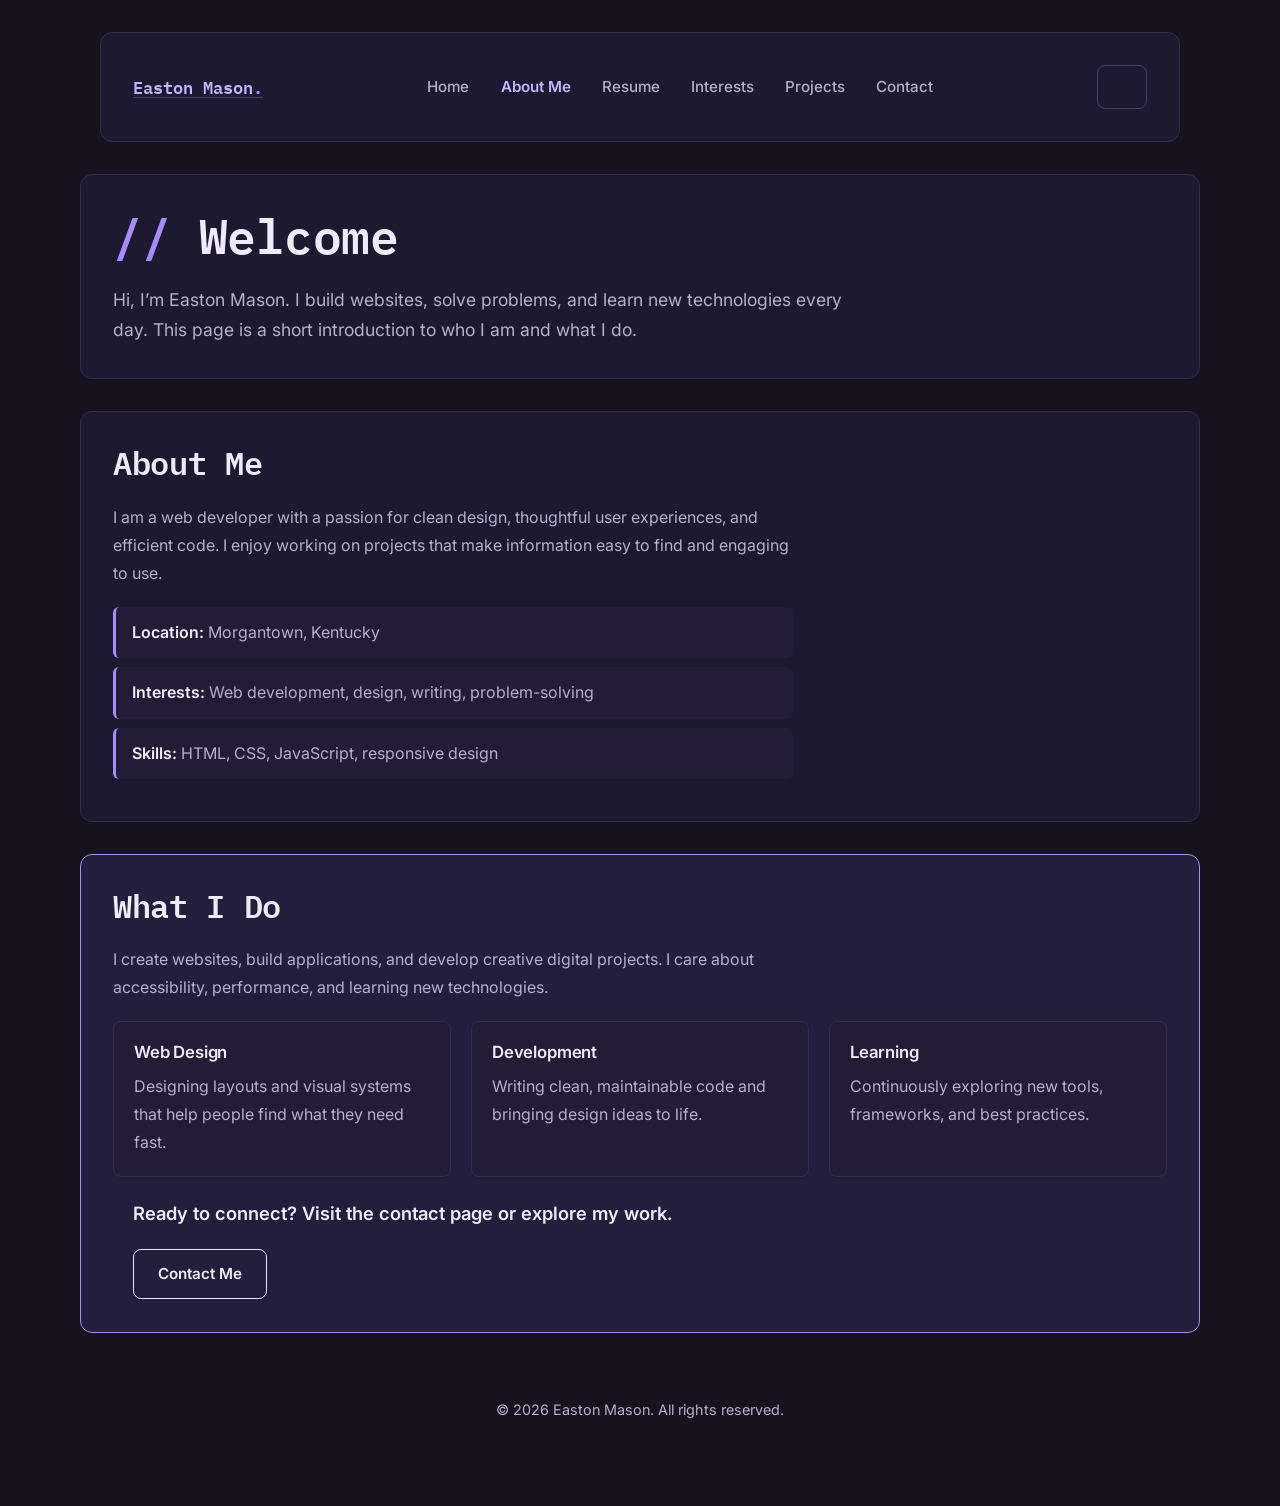
==== commit d66509d6: "Redesigned styling with light/dark themes, choose color scheme to be a purple / amethyst color, WCAG" ====
--- a/about.html
+++ b/about.html
@@ -4,6 +4,16 @@
         <meta charset="UTF-8">
         <meta name="viewport" content="width=device-width, initial-scale=1.0">
         <title>About Me | Easton Mason</title>
+        <script>
+            (function () {
+                try {
+                    var stored = localStorage.getItem('theme');
+                    if (stored === 'light' || stored === 'dark') {
+                        document.documentElement.setAttribute('data-theme', stored);
+                    }
+                } catch (e) {}
+            })();
+        </script>
         <link rel="stylesheet" href="styles.css">
     </head>
 
@@ -14,7 +24,7 @@
         <main id="main-content">
             <header>
                 <nav class="card container nav-container" aria-label="Primary">
-                    <a class="brand" href="index.html">Easton Mason<span aria-hidden="true"></span></a>
+                    <a class="brand" href="index.html">Easton Mason<span aria-hidden="true">.</span></a>
                     <ul class="nav-links" id="primary-nav">
                         <li><a href="index.html">Home</a></li>
                         <li><a href="about.html" class="active" aria-current="page">About Me</a></li>
@@ -23,18 +33,25 @@
                         <li><a href="projects.html">Projects</a></li>
                         <li><a href="contact.html">Contact</a></li>
                     </ul>
+                    <div class="nav-actions">
+                        <!-- Theme Toggle -->
+                        <button type="button" class="theme-toggle" aria-label="Switch to light theme">
+                            <svg class="icon-moon" viewBox="0 0 24 24" fill="none" stroke="currentColor" stroke-width="2" stroke-linecap="round" stroke-linejoin="round" aria-hidden="true"><path d="M21 12.79A9 9 0 1 1 11.21 3 7 7 0 0 0 21 12.79z"></path></svg>
+                            <svg class="icon-sun" viewBox="0 0 24 24" fill="none" stroke="currentColor" stroke-width="2" stroke-linecap="round" stroke-linejoin="round" aria-hidden="true"><circle cx="12" cy="12" r="5"></circle><line x1="12" y1="1" x2="12" y2="3"></line><line x1="12" y1="21" x2="12" y2="23"></line><line x1="4.22" y1="4.22" x2="5.64" y2="5.64"></line><line x1="18.36" y1="18.36" x2="19.78" y2="19.78"></line><line x1="1" y1="12" x2="3" y2="12"></line><line x1="21" y1="12" x2="23" y2="12"></line><line x1="4.22" y1="19.78" x2="5.64" y2="18.36"></line><line x1="18.36" y1="5.64" x2="19.78" y2="4.22"></line></svg>
+                        </button>
 
-                    <!-- Mobile Menu Toggle -->
-                    <button
-                        type="button"
-                        class="mobile-toggle"
-                        aria-expanded="false"
-                        aria-controls="primary-nav"
-                        aria-label="Open menu">
-                        <span class="bar"></span>
-                        <span class="bar"></span>
-                        <span class="bar"></span>
-                    </button>
+                        <!-- Mobile Menu Toggle -->
+                        <button
+                            type="button"
+                            class="mobile-toggle"
+                            aria-expanded="false"
+                            aria-controls="primary-nav"
+                            aria-label="Open menu">
+                            <span class="bar"></span>
+                            <span class="bar"></span>
+                            <span class="bar"></span>
+                        </button>
+                    </div>
                 </nav>
             </header>
 
--- a/styles.css
+++ b/styles.css
@@ -11,18 +11,19 @@
    1. Design tokens
    --------------------------------------------------------- */
 :root {
-  /* Color */
-  --bg: #faf9f6;
-  --bg-raised: #ffffff;
-  --bg-muted: #f1f0eb;
-  --ink: #15181d;
-  --ink-soft: #4b505a;
-  --line: #e2e0d8;
-  --line-strong: #cac7bb;
-  --accent: #1b6e52;
-  --accent-strong: #124f3b;
-  --accent-soft: #e5efe9;
-  --focus-ring: #1256c4;
+  /* Color — Amethyst Night (default) */
+  --bg: #16131f;
+  --bg-raised: #1d1930;
+  --bg-muted: #221c36;
+  --ink: #eeeaf7;
+  --ink-soft: #b7afcb;
+  --line: #332b4a;
+  --line-strong: #4a3f6b;
+  --accent: #a78bfa;
+  --accent-strong: #c4b5fd;
+  --accent-soft: #241e3d;
+  --on-accent: #16131f;
+  --focus-ring: var(--accent);
 
   /* Type */
   --font-display: "IBM Plex Mono", ui-monospace, "SFMono-Regular", Menlo, monospace;
@@ -43,6 +44,24 @@
   --radius-sm: 8px;
 }
 
+/* Light mode — "Violet ink", same purple family as Amethyst Night,
+   just flipped light. Activated by [data-theme="light"] on <html>,
+   set by script.js and persisted in localStorage. */
+:root[data-theme="light"] {
+  --bg: #faf9fc;
+  --bg-raised: #ffffff;
+  --bg-muted: #f1eef8;
+  --ink: #17151f;
+  --ink-soft: #514d5e;
+  --line: #e4e0ed;
+  --line-strong: #ccc5de;
+  --accent: #5b3fa6;
+  --accent-strong: #432e7d;
+  --accent-soft: #ede7f9;
+  --on-accent: #ffffff;
+  --focus-ring: var(--accent);
+}
+
 /* ---------------------------------------------------------
    2. Reset
    --------------------------------------------------------- */
@@ -71,6 +90,7 @@
   background: var(--bg);
   line-height: 1.6;
   overflow-x: hidden;
+  transition: background-color 0.2s ease, color 0.2s ease;
 }
 
 img {
@@ -108,7 +128,7 @@
   left: 1rem;
   z-index: 1000;
   background: var(--ink);
-  color: #ffffff;
+  color: var(--bg);
   padding: 0.85rem 1.25rem;
   border-radius: var(--radius-sm);
   font-family: var(--font-display);
@@ -270,6 +290,13 @@
   margin: 0;
 }
 
+.nav-actions {
+  display: flex;
+  align-items: center;
+  gap: 0.5rem;
+  flex-shrink: 0;
+}
+
 .nav-links li a {
   display: inline-flex;
   align-items: center;
@@ -327,6 +354,47 @@
 
 .mobile-toggle[aria-expanded="true"] .bar:nth-child(3) {
   transform: translateY(-7px) rotate(-45deg);
+}
+
+/* Light/dark theme toggle */
+.theme-toggle {
+  display: flex;
+  align-items: center;
+  justify-content: center;
+  width: 44px;
+  height: 44px;
+  flex-shrink: 0;
+  border: 1px solid var(--line-strong);
+  border-radius: var(--radius-sm);
+  background: transparent;
+  color: var(--ink);
+  cursor: pointer;
+}
+
+.theme-toggle:hover {
+  border-color: var(--accent);
+  color: var(--accent);
+}
+
+.theme-toggle svg {
+  width: 18px;
+  height: 18px;
+}
+
+.theme-toggle .icon-moon {
+  display: block;
+}
+
+.theme-toggle .icon-sun {
+  display: none;
+}
+
+:root[data-theme="light"] .theme-toggle .icon-moon {
+  display: none;
+}
+
+:root[data-theme="light"] .theme-toggle .icon-sun {
+  display: block;
 }
 
 /* ---------------------------------------------------------
@@ -355,7 +423,7 @@
 button:hover {
   background: var(--accent);
   border-color: var(--accent);
-  color: #ffffff;
+  color: var(--on-accent);
   transform: translateY(-1px);
 }
 
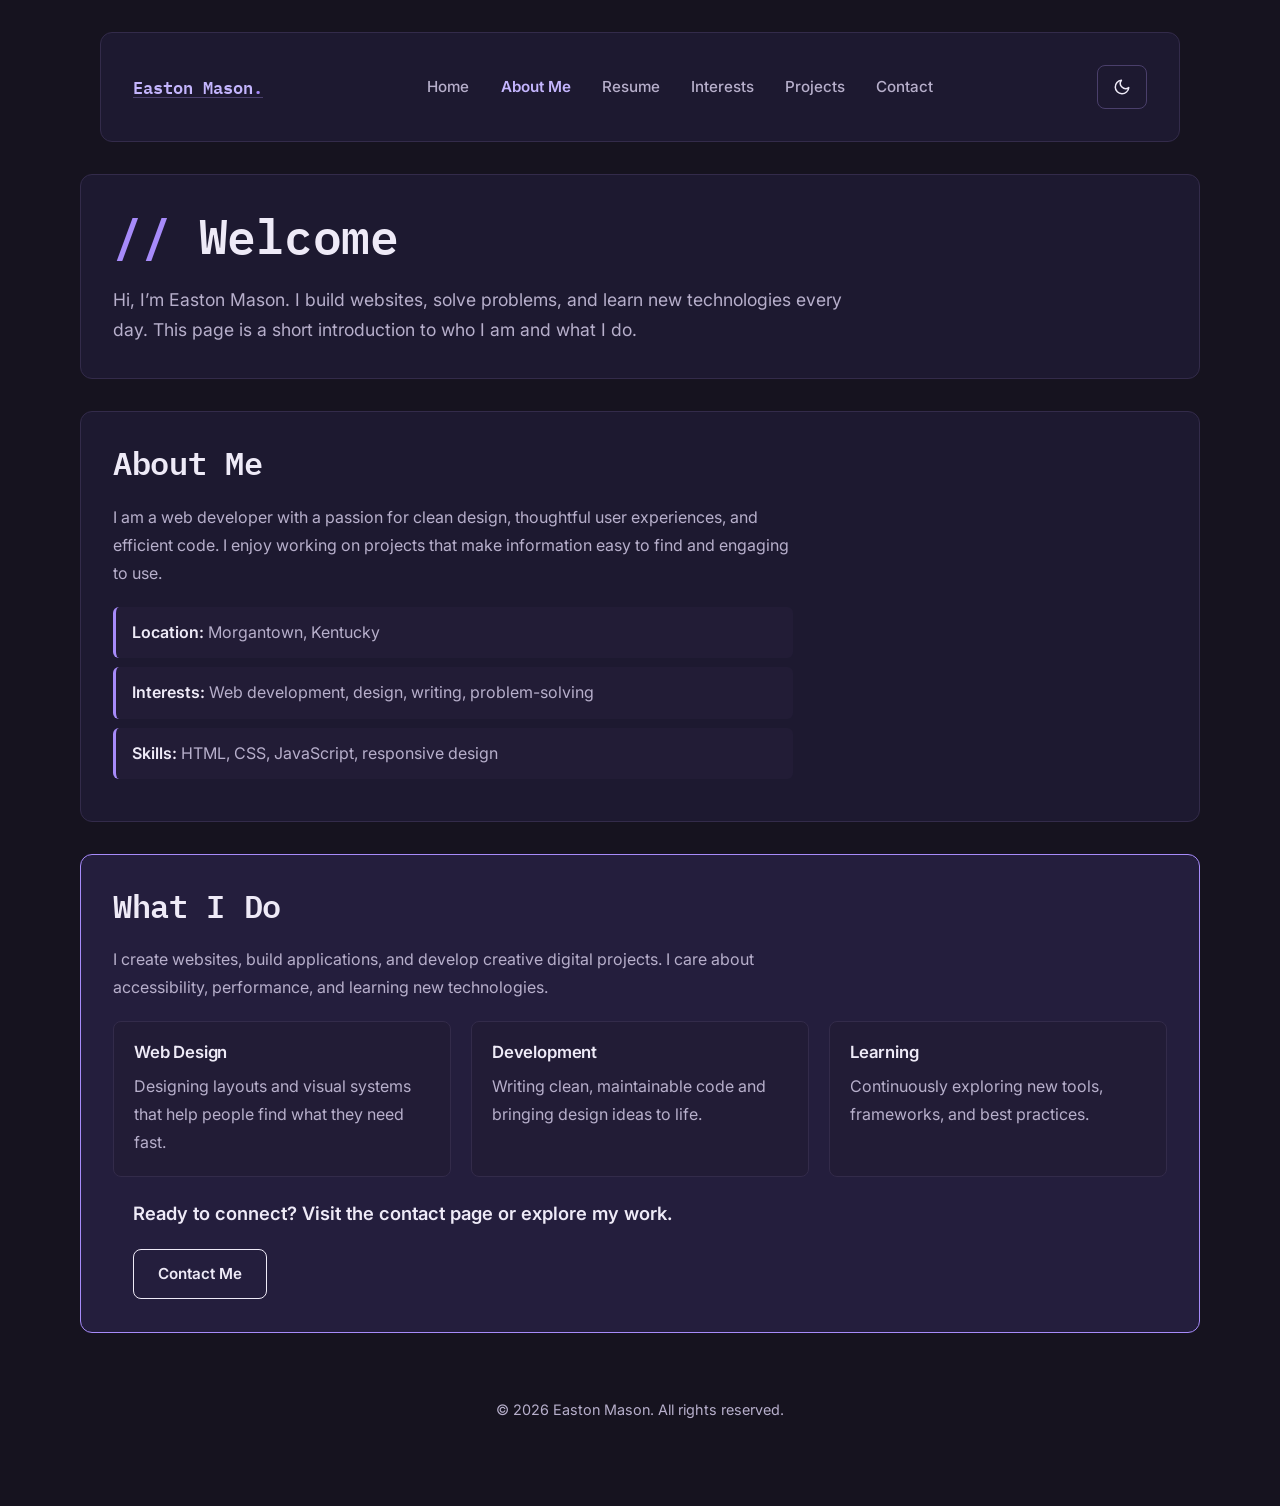
==== commit 149daa30: "fixed visibility issue for day/night mode button caused by flex-box svg width" ====
--- a/about.html
+++ b/about.html
@@ -47,9 +47,8 @@
                             aria-expanded="false"
                             aria-controls="primary-nav"
                             aria-label="Open menu">
-                            <span class="bar"></span>
-                            <span class="bar"></span>
-                            <span class="bar"></span>
+                            <svg class="icon-menu" viewBox="0 0 24 24" fill="none" stroke="currentColor" stroke-width="2" stroke-linecap="round" stroke-linejoin="round" aria-hidden="true"><line x1="4" x2="20" y1="12" y2="12"></line><line x1="4" x2="20" y1="6" y2="6"></line><line x1="4" x2="20" y1="18" y2="18"></line></svg>
+                            <svg class="icon-close" viewBox="0 0 24 24" fill="none" stroke="currentColor" stroke-width="2" stroke-linecap="round" stroke-linejoin="round" aria-hidden="true"><path d="M18 6 6 18"></path><path d="m6 6 12 12"></path></svg>
                         </button>
                     </div>
                 </nav>
--- a/styles.css
+++ b/styles.css
@@ -24,6 +24,7 @@
   --accent-soft: #241e3d;
   --on-accent: #16131f;
   --focus-ring: var(--accent);
+  color-scheme: dark;
 
   /* Type */
   --font-display: "IBM Plex Mono", ui-monospace, "SFMono-Regular", Menlo, monospace;
@@ -60,6 +61,7 @@
   --accent-soft: #ede7f9;
   --on-accent: #ffffff;
   --focus-ring: var(--accent);
+  color-scheme: light;
 }
 
 /* ---------------------------------------------------------
@@ -323,37 +325,44 @@
 /* Mobile menu toggle button */
 .mobile-toggle {
   display: none;
-  flex-direction: column;
+  align-items: center;
   justify-content: center;
-  align-items: center;
-  gap: 5px;
   width: 44px;
   height: 44px;
   border: 1px solid var(--line-strong);
   border-radius: var(--radius-sm);
   background: transparent;
+  color: var(--ink);
   cursor: pointer;
-}
-
-.mobile-toggle .bar {
+  appearance: none;
+  -webkit-appearance: none;
+}
+
+.mobile-toggle svg {
+  width: 20px;
+  height: 20px;
+  min-width: 20px;
+  flex-shrink: 0;
   display: block;
-  width: 20px;
-  height: 2px;
-  background: var(--ink);
-  border-radius: 999px;
-  transition: transform 0.2s ease, opacity 0.2s ease;
-}
-
-.mobile-toggle[aria-expanded="true"] .bar:nth-child(1) {
-  transform: translateY(7px) rotate(45deg);
-}
-
-.mobile-toggle[aria-expanded="true"] .bar:nth-child(2) {
-  opacity: 0;
-}
-
-.mobile-toggle[aria-expanded="true"] .bar:nth-child(3) {
-  transform: translateY(-7px) rotate(-45deg);
+  forced-color-adjust: none;
+}
+
+.mobile-toggle:hover {
+  background: transparent;
+  border-color: var(--accent);
+  color: var(--accent);
+}
+
+.mobile-toggle .icon-close {
+  display: none;
+}
+
+.mobile-toggle[aria-expanded="true"] .icon-menu {
+  display: none;
+}
+
+.mobile-toggle[aria-expanded="true"] .icon-close {
+  display: block;
 }
 
 /* Light/dark theme toggle */
@@ -369,9 +378,12 @@
   background: transparent;
   color: var(--ink);
   cursor: pointer;
+  appearance: none;
+  -webkit-appearance: none;
 }
 
 .theme-toggle:hover {
+  background: transparent;
   border-color: var(--accent);
   color: var(--accent);
 }
@@ -379,6 +391,10 @@
 .theme-toggle svg {
   width: 18px;
   height: 18px;
+  min-width: 18px;
+  flex-shrink: 0;
+  display: block;
+  forced-color-adjust: none;
 }
 
 .theme-toggle .icon-moon {
@@ -405,6 +421,7 @@
   display: inline-flex;
   align-items: center;
   justify-content: center;
+  gap: 0.5rem;
   min-height: 44px;
   padding: 0.75rem 1.5rem;
   border-radius: var(--radius-sm);
@@ -417,6 +434,14 @@
   text-decoration: none;
   cursor: pointer;
   transition: background-color 0.15s ease, border-color 0.15s ease, color 0.15s ease, transform 0.15s ease;
+}
+
+a.button svg {
+  width: 18px;
+  height: 18px;
+  min-width: 18px;
+  flex-shrink: 0;
+  display: block;
 }
 
 a.button:hover,
@@ -736,4 +761,16 @@
 h2,
 h3 {
   overflow-wrap: break-word;
+}
+
+/* Belt-and-suspenders: some browsers need an explicit color declared
+   alongside forced-color-adjust: none to guarantee these icons paint
+   under forced-colors / high-contrast mode, rather than just being
+   exempted and left to fall back on nothing. */
+@media (forced-colors: active) {
+  .theme-toggle svg,
+  .mobile-toggle svg {
+    forced-color-adjust: none;
+    color: CanvasText;
+  }
 }
